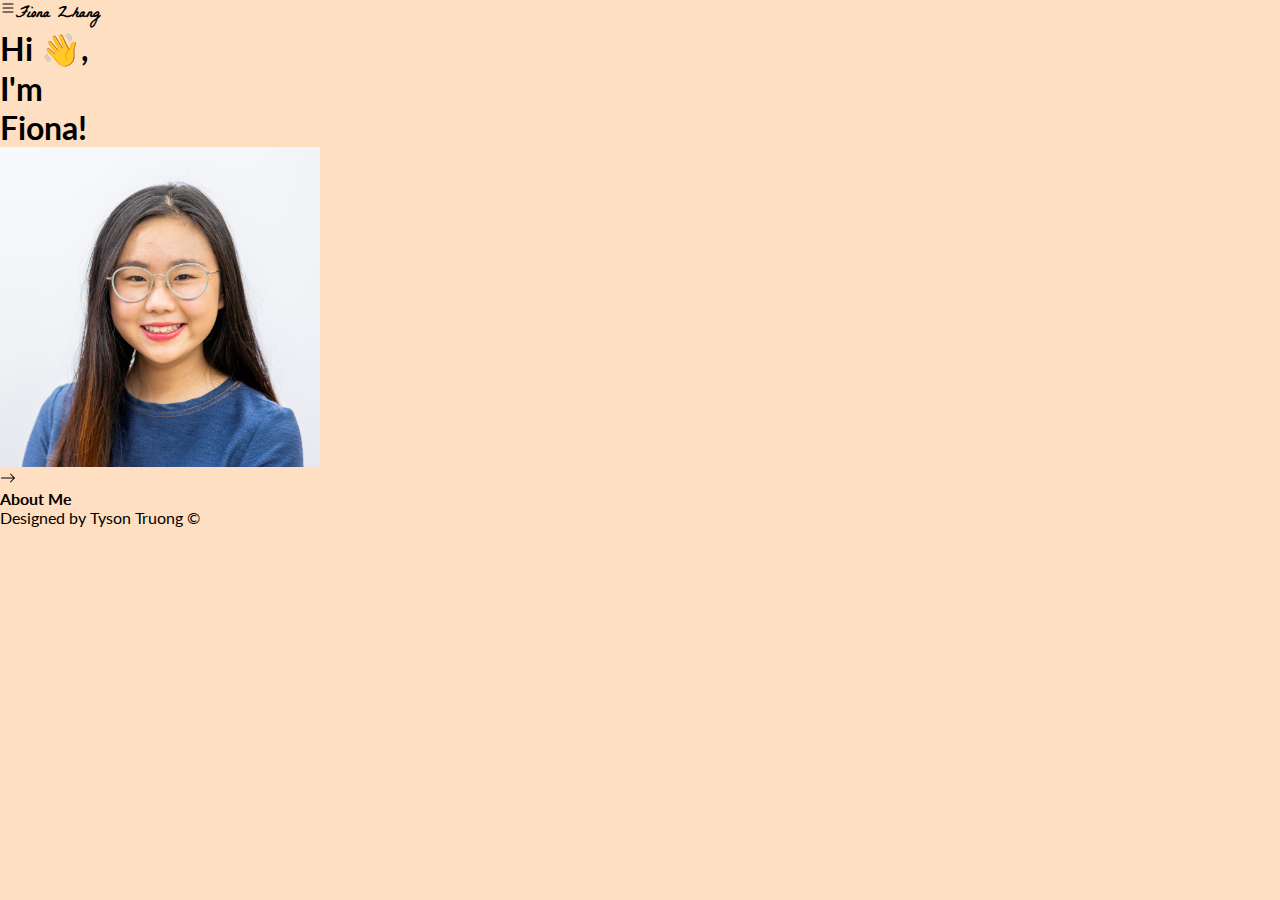
==== index.html @ 98470932 "Redid styles for mobile first" ====
<!DOCTYPE html>
    <head>
        <title>Fiona Zhang</title>
        <meta charset="UTF-8"></meta>
        <meta name="viewport" content="width=device-width, initial-scale=1.0">
        <link rel="stylesheet" href="css/shared.css"></link>
        <link rel="preconnect" href="https://fonts.googleapis.com">
        <link rel="preconnect" href="https://fonts.gstatic.com" crossorigin>
        <link href="https://fonts.googleapis.com/css2?family=La+Belle+Aurore&family=Lato:ital,wght@0,400;0,700;0,900;1,400;1,700;1,900&display=swap" rel="stylesheet">
    </head>
    <body>
        <div class="container">
            <div class="header col-12">
                <div class="hamburger" onclick="toggleMenu()">
                    <img src="media/list.svg"></img>
                </div>

                <ul class="nav-bar">
                    <li>
                        <a href="index.html">Home</a>
                    </li>
                    <li >
                        <a href="#">Services</a>
                    </li>
                </ul>

                <a href="index.html" id="nav_logo"><span>Fiona Zhang</span></a>
                <ul class="nav-bar">
                    <li>
                        <div >
                            <a href="https://www.linkedin.com/in/fionayxzhang/" target="_blank"><img src="media/linkedin.svg" class="socials"></img></a>
                            <a href="https://www.youtube.com/channel/UCcE5gtZ2_ksaqj0AqnD7_0A" target="_blank"><img src="media/youtube.svg" class="socials"></img></a>
                        </div>
                        <a href="#" >Resume</a>
                    </li>
                </ul>

            </div>


            <div >


                <div >                       
                    <h1 class="heading_text">Hi 👋, <br>I'm <br>Fiona!</h1>
                </div>
                

                <div >
                    <div  ></div>
                    <img src="media/Professional_Portrait_Fiona.jpg" style="width:20rem"></img>
                </div>
                
                <div >
                    <a href="about.html">
                        <div>
                            <div >
                                <img src="media/arrow-right.svg"></img>
                            </div>
                            <a href="#">About Me</a>
                        </div>
                    </a>
                    
                </div>
                
            </div>

            <div class="footer" >
                <span>Designed by Tyson Truong ©</span>
            </div>


        </div>

        <div class="menu fade-in">
            <div class="cross" onclick="toggleMenu()">
                <img src="media/x.svg"></img>
            </div>
            
        </div>

    <script src="js/menu.js"></script>
    </body>
</html>
---- css/shared.css ----
/*Full page CSS*/
* {
  margin: 0;
  padding: 0;
  -webkit-box-sizing: border-box;
          box-sizing: border-box;
}

body {
  margin: 0;
  font-family: "Lato", sans-serif;
  color: black;
}

a {
  text-decoration: none;
  color: black;
  font-weight: bold;
}

li {
  list-style: none;
}

.container {
  background-color: #FFDFC1;
  width: 100%;
  height: 100vh;
}

/*Menu*/
.menu {
  display: none;
  position: fixed;
  background-color: white;
  width: 100%;
  height: 100%;
  top: 0rem;
}

.menu.active {
  display: inline;
}

/*Header CSS*/
.header {
  display: -webkit-box;
  display: -ms-flexbox;
  display: flex;
}

.nav-bar {
  display: none;
}

#nav_logo {
  font-family: "La Belle Aurore", cursive, "Lato", sans-serif;
}

.hamburger {
  display: block;
  cursor: pointer;
}

.bar {
  display: block;
  width: 25px;
  height: 3px;
  margin: 5px auto;
  -webkit-transition: all 0.3s ease-in-out;
  transition: all 0.3s ease-in-out;
  background-color: #101010;
}

/*Animation CSS*/
.fade-in {
  -webkit-animation: fadeIn ease 0.2s;
          animation: fadeIn ease 0.2s;
}

@-webkit-keyframes fadeIn {
  0% {
    opacity: 0;
  }
  100% {
    opacity: 1;
  }
}

@keyframes fadeIn {
  0% {
    opacity: 0;
  }
  100% {
    opacity: 1;
  }
}

.fade-out {
  -webkit-animation: fadeOut ease 0.2s;
          animation: fadeOut ease 0.2s;
}

@-webkit-keyframes fadeOut {
  0% {
    opacity: 1;
  }
  100% {
    opacity: 0;
  }
}

@keyframes fadeOut {
  0% {
    opacity: 1;
  }
  100% {
    opacity: 0;
  }
}

/* Grid View CSS */
/* For mobile phones: */
[class*="col-"] {
  width: 100%;
}

@media screen and (min-width: 767px) {
  /* For desktop: */
  .col-1 {
    width: 8.33%;
  }
  .col-2 {
    width: 16.66%;
  }
  .col-3 {
    width: 25%;
  }
  .col-4 {
    width: 33.33%;
  }
  .col-5 {
    width: 41.66%;
  }
  .col-6 {
    width: 50%;
  }
  .col-7 {
    width: 58.33%;
  }
  .col-8 {
    width: 66.66%;
  }
  .col-9 {
    width: 75%;
  }
  .col-10 {
    width: 83.33%;
  }
  .col-11 {
    width: 91.66%;
  }
  .col-12 {
    width: 100%;
  }
}
/*# sourceMappingURL=shared.css.map */
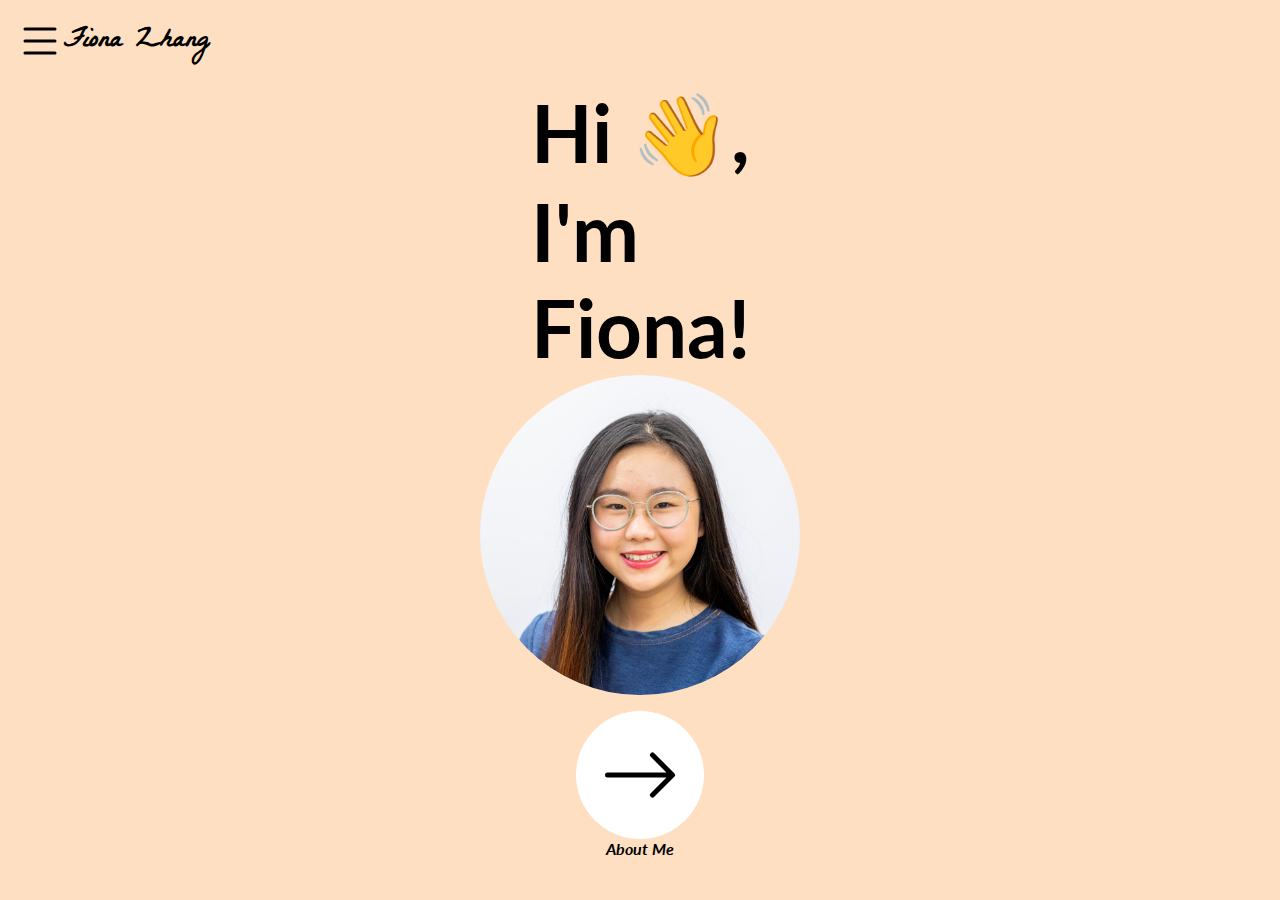
==== commit f5e674f5: "Added styling for fade in menu" ====
--- a/index.html
+++ b/index.html
@@ -12,7 +12,7 @@
         <div class="container">
             <div class="header col-12">
                 <div class="hamburger" onclick="toggleMenu()">
-                    <img src="media/list.svg"></img>
+                    <img src="media/list.svg" class="menu-button"></img>
                 </div>
 
                 <ul class="nav-bar">
@@ -38,26 +38,24 @@
             </div>
 
 
-            <div >
-
-
-                <div >                       
-                    <h1 class="heading_text">Hi 👋, <br>I'm <br>Fiona!</h1>
+            <div class="content">
+                <div class="greeting col-12">                       
+                    <h1 class="heading-text">Hi 👋, <br>I'm <br>Fiona!</h1>
                 </div>
                 
 
-                <div >
-                    <div  ></div>
-                    <img src="media/Professional_Portrait_Fiona.jpg" style="width:20rem"></img>
+                <div class="portrait-container col-12">
+                    <div></div>
+                    <img src="media/Professional_Portrait_Fiona.jpg" class="portrait" style="width:20rem"></img>
                 </div>
                 
-                <div >
+                <div class="col-12">
                     <a href="about.html">
-                        <div>
-                            <div >
-                                <img src="media/arrow-right.svg"></img>
+                        <div class="about-container">
+                            <div class="about-circle">
+                                <img src="media/arrow-right.svg" class="arrow"></img>
                             </div>
-                            <a href="#">About Me</a>
+                            <a href="#" class="about-text">About Me</a>
                         </div>
                     </a>
                     
@@ -65,7 +63,7 @@
                 
             </div>
 
-            <div class="footer" >
+            <div class="footer col-12" >
                 <span>Designed by Tyson Truong ©</span>
             </div>
 
@@ -73,8 +71,18 @@
         </div>
 
         <div class="menu fade-in">
-            <div class="cross" onclick="toggleMenu()">
-                <img src="media/x.svg"></img>
+            <div class="header">
+                <div class="cross" onclick="toggleMenu()">
+                    <img src="media/x.svg" class="menu-button"></img>
+                </div>
+            </div>
+            <div class="col-12">
+                <ul class="menu-list">
+                    <li><a href="#">Home</a></li>
+                    <li><a href="#">About</a></li>
+                    <li><a href="#">Services</a></li>
+                    <li><a href="#">Resume</a></li>
+                </ul>
             </div>
             
         </div>
--- a/css/shared.css
+++ b/css/shared.css
@@ -24,8 +24,15 @@
 
 .container {
   background-color: #FFDFC1;
+  /* Set up proportionate scaling */
   width: 100%;
-  height: 100vh;
+  height: 100%;
+  /* Set up positioning */
+  position: fixed;
+  top: 0;
+  left: 0;
+  overflow-y: scroll;
+  overflow-x: hidden;
 }
 
 /*Menu*/
@@ -42,11 +49,36 @@
   display: inline;
 }
 
+.menu-list {
+  display: -webkit-box;
+  display: -ms-flexbox;
+  display: flex;
+  -webkit-box-orient: vertical;
+  -webkit-box-direction: normal;
+      -ms-flex-direction: column;
+          flex-direction: column;
+  -webkit-box-align: center;
+      -ms-flex-align: center;
+          align-items: center;
+}
+
+.menu-list li {
+  font-size: 2rem;
+  margin: 1rem;
+}
+
 /*Header CSS*/
 .header {
   display: -webkit-box;
   display: -ms-flexbox;
   display: flex;
+  -webkit-box-pack: start;
+      -ms-flex-pack: start;
+          justify-content: flex-start;
+  -webkit-box-align: center;
+      -ms-flex-align: center;
+          align-items: center;
+  margin: 1rem;
 }
 
 .nav-bar {
@@ -55,6 +87,11 @@
 
 #nav_logo {
   font-family: "La Belle Aurore", cursive, "Lato", sans-serif;
+  font-size: 1.75rem;
+}
+
+.menu-button {
+  width: 3rem;
 }
 
 .hamburger {
@@ -72,6 +109,100 @@
   background-color: #101010;
 }
 
+/*Content CSS*/
+.content {
+  display: -webkit-box;
+  display: -ms-flexbox;
+  display: flex;
+  -webkit-box-orient: vertical;
+  -webkit-box-direction: normal;
+      -ms-flex-direction: column;
+          flex-direction: column;
+  -webkit-box-align: center;
+      -ms-flex-align: center;
+          align-items: center;
+  margin: 0rem 1rem;
+}
+
+.greeting {
+  display: -webkit-box;
+  display: -ms-flexbox;
+  display: flex;
+  -webkit-box-pack: center;
+      -ms-flex-pack: center;
+          justify-content: center;
+}
+
+.heading-text {
+  font-size: 5rem;
+}
+
+.portrait-container {
+  display: -webkit-box;
+  display: -ms-flexbox;
+  display: flex;
+  -webkit-box-pack: center;
+      -ms-flex-pack: center;
+          justify-content: center;
+}
+
+.portrait {
+  border-radius: 50%;
+}
+
+.about-circle {
+  background-color: white;
+  display: -webkit-box;
+  display: -ms-flexbox;
+  display: flex;
+  -webkit-box-pack: center;
+      -ms-flex-pack: center;
+          justify-content: center;
+  -webkit-box-align: center;
+      -ms-flex-align: center;
+          align-items: center;
+  width: 8rem;
+  height: 8rem;
+  border-radius: 50%;
+}
+
+.arrow {
+  width: 5rem;
+}
+
+.about-container {
+  display: -webkit-box;
+  display: -ms-flexbox;
+  display: flex;
+  -webkit-box-orient: vertical;
+  -webkit-box-direction: normal;
+      -ms-flex-direction: column;
+          flex-direction: column;
+  -webkit-box-align: center;
+      -ms-flex-align: center;
+          align-items: center;
+  margin: 1rem;
+}
+
+.about-text {
+  font-style: italic;
+}
+
+a:hover {
+  text-decoration: underline;
+}
+
+/*Footer CSS*/
+.footer {
+  display: -webkit-box;
+  display: -ms-flexbox;
+  display: flex;
+  -webkit-box-pack: center;
+      -ms-flex-pack: center;
+          justify-content: center;
+  margin: 2rem 0rem;
+}
+
 /*Animation CSS*/
 .fade-in {
   -webkit-animation: fadeIn ease 0.2s;
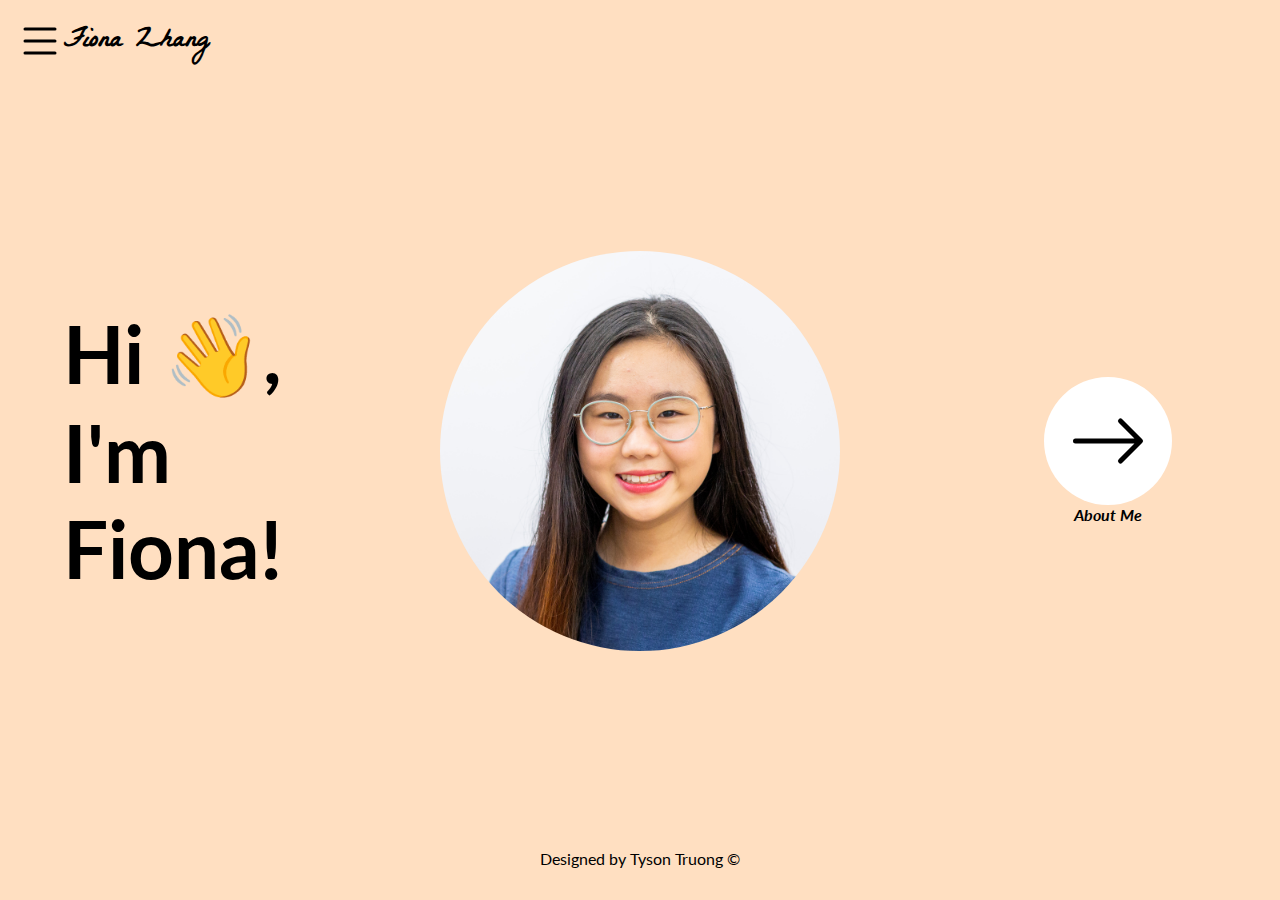
==== commit 8c0f90d4: "Removed unnecessary classes from HTML" ====
--- a/index.html
+++ b/index.html
@@ -39,17 +39,17 @@
 
 
             <div class="content">
-                <div class="greeting col-12">                       
+                <div class="greeting col-3">                       
                     <h1 class="heading-text">Hi 👋, <br>I'm <br>Fiona!</h1>
                 </div>
                 
 
-                <div class="portrait-container col-12">
+                <div class="portrait-container col-6">
                     <div></div>
-                    <img src="media/Professional_Portrait_Fiona.jpg" class="portrait" style="width:20rem"></img>
+                    <img src="media/Professional_Portrait_Fiona.jpg" class="portrait"img>
                 </div>
                 
-                <div class="col-12">
+                <div class="col-3">
                     <a href="about.html">
                         <div class="about-container">
                             <div class="about-circle">
--- a/css/shared.css
+++ b/css/shared.css
@@ -92,6 +92,12 @@
 
 .menu-button {
   width: 3rem;
+  cursor: pointer;
+  border-radius: 50%;
+}
+
+.menu-button:hover {
+  background-color: #FFDFC1;
 }
 
 .hamburger {
@@ -148,6 +154,7 @@
 
 .portrait {
   border-radius: 50%;
+  width: 20rem;
 }
 
 .about-circle {
@@ -256,7 +263,7 @@
   width: 100%;
 }
 
-@media screen and (min-width: 767px) {
+@media screen and (min-width: 769px) {
   /* For desktop: */
   .col-1 {
     width: 8.33%;
@@ -294,5 +301,36 @@
   .col-12 {
     width: 100%;
   }
+  .container {
+    display: -webkit-box;
+    display: -ms-flexbox;
+    display: flex;
+    -webkit-box-orient: vertical;
+    -webkit-box-direction: normal;
+        -ms-flex-direction: column;
+            flex-direction: column;
+    -webkit-box-pack: justify;
+        -ms-flex-pack: justify;
+            justify-content: space-between;
+  }
+  .content {
+    display: -webkit-box;
+    display: -ms-flexbox;
+    display: flex;
+    -webkit-box-orient: horizontal;
+    -webkit-box-direction: normal;
+        -ms-flex-direction: row;
+            flex-direction: row;
+    -webkit-box-pack: center;
+        -ms-flex-pack: center;
+            justify-content: center;
+    -webkit-box-align: center;
+        -ms-flex-align: center;
+            align-items: center;
+    margin: 0rem 1rem;
+  }
+  .portrait {
+    width: 25rem;
+  }
 }
 /*# sourceMappingURL=shared.css.map */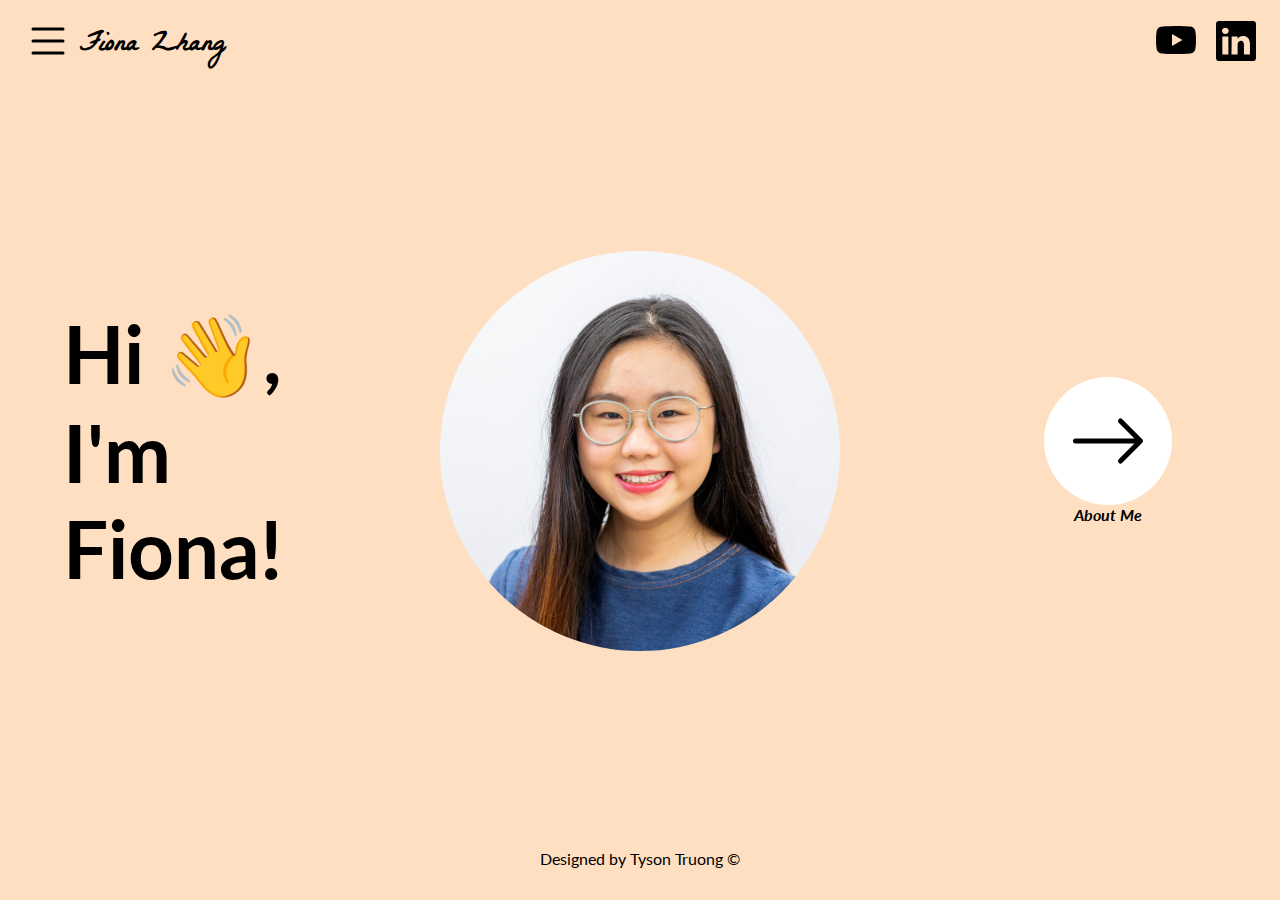
==== commit 8f433ab4: "Added animations to emoji and transition button" ====
--- a/index.html
+++ b/index.html
@@ -11,28 +11,18 @@
     <body>
         <div class="container">
             <div class="header col-12">
-                <div class="hamburger" onclick="toggleMenu()">
-                    <img src="media/list.svg" class="menu-button"></img>
+                <div class="nav-left">
+                    <div class="hamburger" onclick="toggleMenu()">
+                        <img src="media/list.svg" class="menu-button"></img>
+                    </div>
+
+                    <a href="index.html" id="nav_logo"><span>Fiona Zhang</span></a>
                 </div>
+                
 
-                <ul class="nav-bar">
-                    <li>
-                        <a href="index.html">Home</a>
-                    </li>
-                    <li >
-                        <a href="#">Services</a>
-                    </li>
-                </ul>
-
-                <a href="index.html" id="nav_logo"><span>Fiona Zhang</span></a>
-                <ul class="nav-bar">
-                    <li>
-                        <div >
-                            <a href="https://www.linkedin.com/in/fionayxzhang/" target="_blank"><img src="media/linkedin.svg" class="socials"></img></a>
-                            <a href="https://www.youtube.com/channel/UCcE5gtZ2_ksaqj0AqnD7_0A" target="_blank"><img src="media/youtube.svg" class="socials"></img></a>
-                        </div>
-                        <a href="#" >Resume</a>
-                    </li>
+                <ul class="nav-right">                    
+                    <a href="https://www.youtube.com/channel/UCcE5gtZ2_ksaqj0AqnD7_0A" target="_blank"><img src="media/youtube.svg" class="socials"></img></a>
+                    <a href="https://www.linkedin.com/in/fionayxzhang/" target="_blank"><img src="media/linkedin.svg" class="socials"></img></a>
                 </ul>
 
             </div>
@@ -40,7 +30,7 @@
 
             <div class="content">
                 <div class="greeting col-3">                       
-                    <h1 class="heading-text">Hi 👋, <br>I'm <br>Fiona!</h1>
+                    <h1 class="heading-text">Hi <span class="emoji" id="fun-emoji" onclick="cycleEmoji()">👋</span>, <br>I'm <br>Fiona!</h1>
                 </div>
                 
 
@@ -72,11 +62,11 @@
 
         <div class="menu fade-in">
             <div class="header">
-                <div class="cross" onclick="toggleMenu()">
+                <div class="cross nav-left" onclick="toggleMenu()">
                     <img src="media/x.svg" class="menu-button"></img>
                 </div>
             </div>
-            <div class="col-12">
+            <div class="col-12 menu-list-container">
                 <ul class="menu-list">
                     <li><a href="#">Home</a></li>
                     <li><a href="#">About</a></li>
--- a/css/shared.css
+++ b/css/shared.css
@@ -35,6 +35,11 @@
   overflow-x: hidden;
 }
 
+/* General */
+.emoji {
+  font-weight: normal;
+}
+
 /*Menu*/
 .menu {
   display: none;
@@ -46,10 +51,6 @@
 }
 
 .menu.active {
-  display: inline;
-}
-
-.menu-list {
   display: -webkit-box;
   display: -ms-flexbox;
   display: flex;
@@ -57,6 +58,20 @@
   -webkit-box-direction: normal;
       -ms-flex-direction: column;
           flex-direction: column;
+}
+
+.menu-list-container {
+  margin-top: 20vh;
+}
+
+.menu-list {
+  display: -webkit-box;
+  display: -ms-flexbox;
+  display: flex;
+  -webkit-box-orient: vertical;
+  -webkit-box-direction: normal;
+      -ms-flex-direction: column;
+          flex-direction: column;
   -webkit-box-align: center;
       -ms-flex-align: center;
           align-items: center;
@@ -72,32 +87,45 @@
   display: -webkit-box;
   display: -ms-flexbox;
   display: flex;
-  -webkit-box-pack: start;
-      -ms-flex-pack: start;
-          justify-content: flex-start;
-  -webkit-box-align: center;
-      -ms-flex-align: center;
-          align-items: center;
-  margin: 1rem;
-}
-
-.nav-bar {
-  display: none;
+  -webkit-box-pack: justify;
+      -ms-flex-pack: justify;
+          justify-content: space-between;
+  -webkit-box-align: center;
+      -ms-flex-align: center;
+          align-items: center;
+}
+
+.nav-left {
+  display: -webkit-box;
+  display: -ms-flexbox;
+  display: flex;
+  -webkit-box-align: center;
+      -ms-flex-align: center;
+          align-items: center;
+  margin: 1rem 1.5rem;
+}
+
+.nav-right {
+  margin: 1rem 1.5rem;
+}
+
+.socials {
+  width: 2.5rem;
+  margin-left: 1rem;
 }
 
 #nav_logo {
   font-family: "La Belle Aurore", cursive, "Lato", sans-serif;
   font-size: 1.75rem;
+  -webkit-transform: translateY(0.25rem);
+          transform: translateY(0.25rem);
 }
 
 .menu-button {
   width: 3rem;
   cursor: pointer;
   border-radius: 50%;
-}
-
-.menu-button:hover {
-  background-color: #FFDFC1;
+  margin-right: 0.5rem;
 }
 
 .hamburger {
@@ -191,12 +219,32 @@
   margin: 1rem;
 }
 
+.about-circle {
+  -webkit-transition-duration: 0.2s;
+          transition-duration: 0.2s;
+}
+
+.about-circle:hover {
+  -webkit-transform: translateY(-1rem);
+          transform: translateY(-1rem);
+}
+
 .about-text {
   font-style: italic;
 }
 
 a:hover {
   text-decoration: underline;
+}
+
+#fun-emoji {
+  cursor: pointer;
+  -webkit-transition: 0.1s;
+  transition: 0.1s;
+}
+
+#fun-emoji:hover {
+  font-size: 7rem;
 }
 
 /*Footer CSS*/
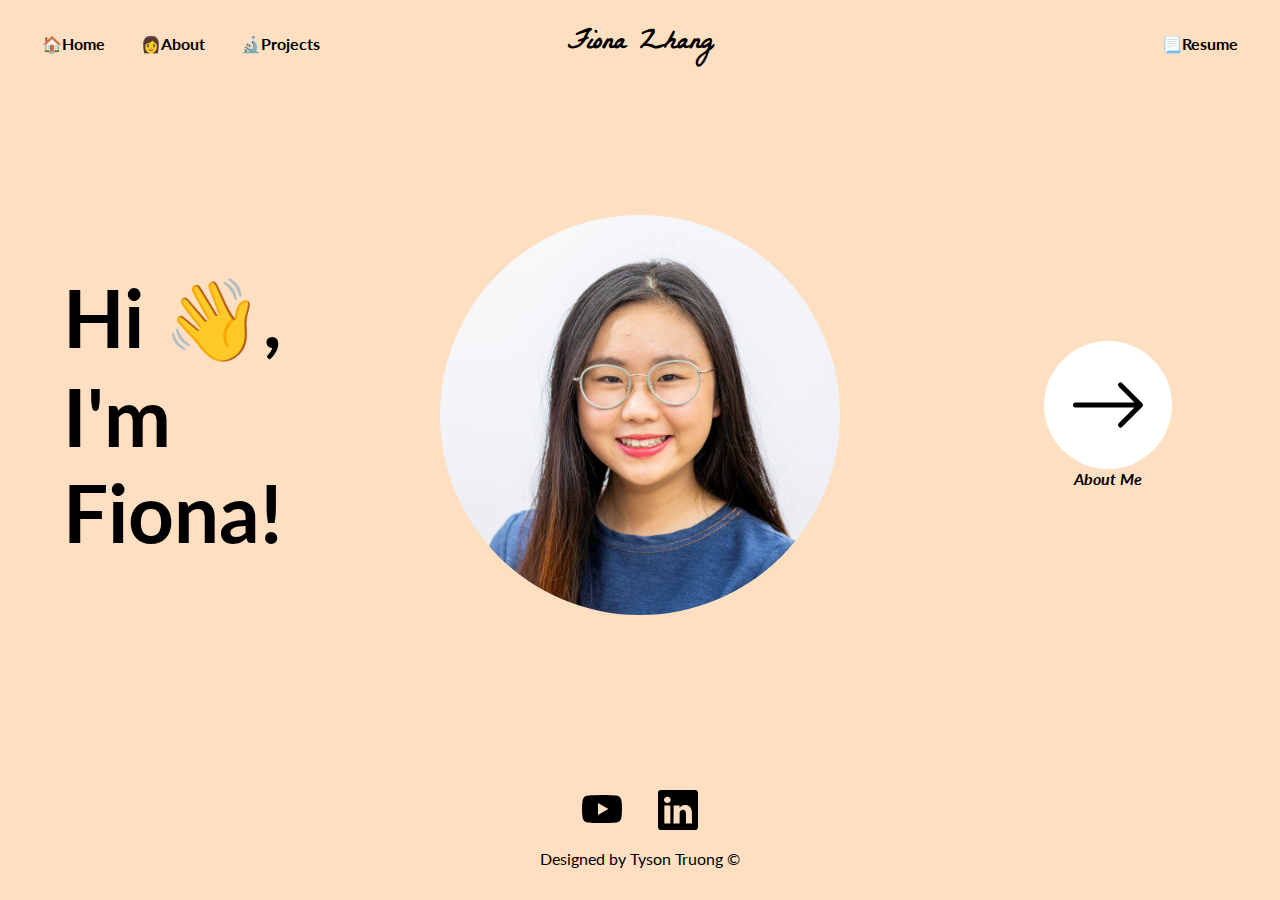
==== commit ac05de6e: "Fixed emoji rendering" ====
--- a/index.html
+++ b/index.html
@@ -11,20 +11,22 @@
     <body>
         <div class="container">
             <div class="header col-12">
-                <div class="nav-left">
-                    <div class="hamburger" onclick="toggleMenu()">
-                        <img src="media/list.svg" class="menu-button"></img>
-                    </div>
-
-                    <a href="index.html" id="nav_logo"><span>Fiona Zhang</span></a>
+                <!-- On mobile, nav-right and nav-left will have display: none with flex-start. ON desktop, will have display:inline with space-between -->
+                <div class="nav-left"> 
+                    <a href="#"><span class="emoji">🏠</span><span class="nav-link">Home</span></a>
+                    <a href="#"><span class="emoji">👩</span><span class="nav-link">About</span></a>
+                    <a href="#"><span class="emoji">🔬</span><span class="nav-link">Projects</span></a>
                 </div>
                 
+                <div class="hamburger" onclick="toggleMenu()">
+                    <img src="media/list.svg" class="menu-button"></img>
+                </div>
 
-                <ul class="nav-right">                    
-                    <a href="https://www.youtube.com/channel/UCcE5gtZ2_ksaqj0AqnD7_0A" target="_blank"><img src="media/youtube.svg" class="socials"></img></a>
-                    <a href="https://www.linkedin.com/in/fionayxzhang/" target="_blank"><img src="media/linkedin.svg" class="socials"></img></a>
-                </ul>
+                <a href="index.html" id="nav_logo"><span>Fiona Zhang</span></a>
 
+                <div class="nav-right">
+                    <a href="#"><span class="emoji">📃</span><span class="nav-link">Resume</span></a>
+                </div>
             </div>
 
 
@@ -54,6 +56,10 @@
             </div>
 
             <div class="footer col-12" >
+                <ul class="footer-socials">                    
+                    <a href="https://www.youtube.com/channel/UCcE5gtZ2_ksaqj0AqnD7_0A" target="_blank"><img src="media/youtube.svg" class="socials"></img></a>
+                    <a href="https://www.linkedin.com/in/fionayxzhang/" target="_blank"><img src="media/linkedin.svg" class="socials"></img></a>
+                </ul>
                 <span>Designed by Tyson Truong ©</span>
             </div>
 
@@ -62,7 +68,7 @@
 
         <div class="menu fade-in">
             <div class="header">
-                <div class="cross nav-left" onclick="toggleMenu()">
+                <div class="cross" onclick="toggleMenu()">
                     <img src="media/x.svg" class="menu-button"></img>
                 </div>
             </div>
--- a/css/shared.css
+++ b/css/shared.css
@@ -50,6 +50,10 @@
   top: 0rem;
 }
 
+.menu a:hover {
+  text-decoration: underline;
+}
+
 .menu.active {
   display: -webkit-box;
   display: -ms-flexbox;
@@ -87,18 +91,17 @@
   display: -webkit-box;
   display: -ms-flexbox;
   display: flex;
-  -webkit-box-pack: justify;
-      -ms-flex-pack: justify;
-          justify-content: space-between;
-  -webkit-box-align: center;
-      -ms-flex-align: center;
-          align-items: center;
+  -webkit-box-pack: start;
+      -ms-flex-pack: start;
+          justify-content: flex-start;
+  -webkit-box-align: center;
+      -ms-flex-align: center;
+          align-items: center;
+  padding: 1.1rem;
 }
 
 .nav-left {
-  display: -webkit-box;
-  display: -ms-flexbox;
-  display: flex;
+  display: none;
   -webkit-box-align: center;
       -ms-flex-align: center;
           align-items: center;
@@ -106,12 +109,8 @@
 }
 
 .nav-right {
+  display: none;
   margin: 1rem 1.5rem;
-}
-
-.socials {
-  width: 2.5rem;
-  margin-left: 1rem;
 }
 
 #nav_logo {
@@ -233,10 +232,6 @@
   font-style: italic;
 }
 
-a:hover {
-  text-decoration: underline;
-}
-
 #fun-emoji {
   cursor: pointer;
   -webkit-transition: 0.1s;
@@ -252,12 +247,24 @@
   display: -webkit-box;
   display: -ms-flexbox;
   display: flex;
+  -webkit-box-orient: vertical;
+  -webkit-box-direction: normal;
+      -ms-flex-direction: column;
+          flex-direction: column;
+  -webkit-box-align: center;
+      -ms-flex-align: center;
+          align-items: center;
   -webkit-box-pack: center;
       -ms-flex-pack: center;
           justify-content: center;
   margin: 2rem 0rem;
 }
 
+.socials {
+  width: 2.5rem;
+  margin: 1rem;
+}
+
 /*Animation CSS*/
 .fade-in {
   -webkit-animation: fadeIn ease 0.2s;
@@ -349,6 +356,7 @@
   .col-12 {
     width: 100%;
   }
+  /* Whole page */
   .container {
     display: -webkit-box;
     display: -ms-flexbox;
@@ -377,8 +385,40 @@
             align-items: center;
     margin: 0rem 1rem;
   }
+  /*Header*/
+  .hamburger {
+    display: None;
+  }
+  .header {
+    -webkit-box-pack: justify;
+        -ms-flex-pack: justify;
+            justify-content: space-between;
+  }
+  .nav-left {
+    display: inline;
+  }
+  .nav-left a {
+    margin-right: 2rem;
+  }
+  .nav-left a:hover .nav-link {
+    text-decoration: underline;
+  }
+  .nav-right {
+    display: inline;
+  }
+  .nav-right a:hover .nav-link {
+    text-decoration: underline;
+  }
+  #nav_logo {
+    position: absolute;
+    left: 50%;
+    -webkit-transform: translateX(-50%);
+            transform: translateX(-50%);
+  }
+  /* Content */
   .portrait {
     width: 25rem;
   }
+  /* Footer */
 }
 /*# sourceMappingURL=shared.css.map */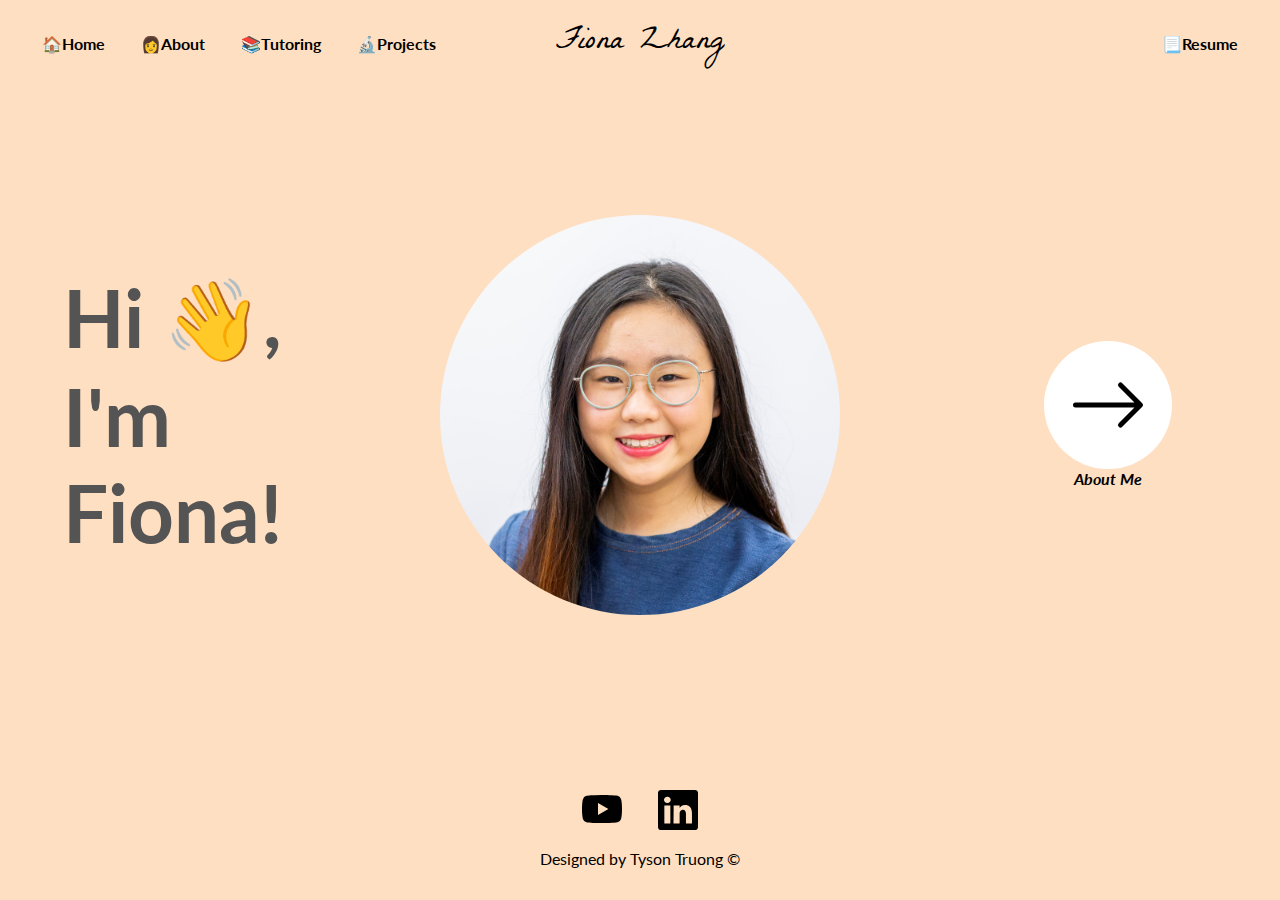
==== commit 1e449a7f: "Prototype styling for about and tutor page" ====
--- a/index.html
+++ b/index.html
@@ -3,7 +3,8 @@
         <title>Fiona Zhang</title>
         <meta charset="UTF-8"></meta>
         <meta name="viewport" content="width=device-width, initial-scale=1.0">
-        <link rel="stylesheet" href="css/shared.css"></link>
+        <link rel="stylesheet" href="css/index.css">
+        <link rel="stylesheet" href="css/shared.css">
         <link rel="preconnect" href="https://fonts.googleapis.com">
         <link rel="preconnect" href="https://fonts.gstatic.com" crossorigin>
         <link href="https://fonts.googleapis.com/css2?family=La+Belle+Aurore&family=Lato:ital,wght@0,400;0,700;0,900;1,400;1,700;1,900&display=swap" rel="stylesheet">
@@ -13,9 +14,10 @@
             <div class="header col-12">
                 <!-- On mobile, nav-right and nav-left will have display: none with flex-start. ON desktop, will have display:inline with space-between -->
                 <div class="nav-left"> 
-                    <a href="#"><span class="emoji">🏠</span><span class="nav-link">Home</span></a>
-                    <a href="#"><span class="emoji">👩</span><span class="nav-link">About</span></a>
-                    <a href="#"><span class="emoji">🔬</span><span class="nav-link">Projects</span></a>
+                    <a href="index.html"><span class="emoji">🏠</span><span class="nav-link">Home</span></a>
+                    <a href="about.html"><span class="emoji">👩</span><span class="nav-link">About</span></a>
+                    <a href="tutor.html"><span class="emoji">📚</span><span class="nav-link">Tutoring</span></a>
+                    <a href="projects.html"><span class="emoji">🔬</span><span class="nav-link">Projects</span></a>
                 </div>
                 
                 <div class="hamburger" onclick="toggleMenu()">
@@ -74,10 +76,10 @@
             </div>
             <div class="col-12 menu-list-container">
                 <ul class="menu-list">
-                    <li><a href="#">Home</a></li>
-                    <li><a href="#">About</a></li>
-                    <li><a href="#">Services</a></li>
-                    <li><a href="#">Resume</a></li>
+                    <li><a href="index.html" onclick="toggleMenu()"><span class="emoji">🏠</span><span class="nav-link">Home</span></a></li>
+                    <li><a href="about.html"><span class="emoji">👩</span><span class="nav-link">About</span></a></li>
+                    <li><a href="tutor.html"><span class="emoji">🎓</span><span class="nav-link">Tutoring</span></a></li>
+                    <li><a href="projects.html"><span class="emoji">🔬</span><span class="nav-link">Projects</span></a></li>
                 </ul>
             </div>
             
--- a/css/index.css
+++ b/css/index.css
@@ -0,0 +1,230 @@
+/*Header CSS*/
+.header {
+  position: relative;
+}
+
+/*Content CSS*/
+.container {
+  background-color: #FFDFC1;
+}
+
+.content {
+  display: -webkit-box;
+  display: -ms-flexbox;
+  display: flex;
+  -webkit-box-orient: vertical;
+  -webkit-box-direction: normal;
+      -ms-flex-direction: column;
+          flex-direction: column;
+  -webkit-box-align: center;
+      -ms-flex-align: center;
+          align-items: center;
+  margin: 0rem 1rem;
+}
+
+.greeting {
+  display: -webkit-box;
+  display: -ms-flexbox;
+  display: flex;
+  -webkit-box-pack: center;
+      -ms-flex-pack: center;
+          justify-content: center;
+}
+
+.heading-text {
+  font-size: 5rem;
+  color: #545454;
+}
+
+.portrait-container {
+  display: -webkit-box;
+  display: -ms-flexbox;
+  display: flex;
+  -webkit-box-pack: center;
+      -ms-flex-pack: center;
+          justify-content: center;
+}
+
+.portrait {
+  border-radius: 50%;
+  width: 20rem;
+}
+
+.about-circle {
+  background-color: white;
+  display: -webkit-box;
+  display: -ms-flexbox;
+  display: flex;
+  -webkit-box-pack: center;
+      -ms-flex-pack: center;
+          justify-content: center;
+  -webkit-box-align: center;
+      -ms-flex-align: center;
+          align-items: center;
+  width: 8rem;
+  height: 8rem;
+  border-radius: 50%;
+}
+
+.arrow {
+  width: 5rem;
+}
+
+.about-container {
+  display: -webkit-box;
+  display: -ms-flexbox;
+  display: flex;
+  -webkit-box-orient: vertical;
+  -webkit-box-direction: normal;
+      -ms-flex-direction: column;
+          flex-direction: column;
+  -webkit-box-align: center;
+      -ms-flex-align: center;
+          align-items: center;
+  margin: 1rem;
+}
+
+.about-circle {
+  -webkit-transition-duration: 0.2s;
+          transition-duration: 0.2s;
+}
+
+.about-circle:hover {
+  -webkit-transform: translateY(-1rem);
+          transform: translateY(-1rem);
+}
+
+.about-text {
+  font-style: italic;
+}
+
+#fun-emoji {
+  cursor: pointer;
+  -webkit-transition: 0.1s;
+  transition: 0.1s;
+}
+
+#fun-emoji:hover {
+  font-size: 7rem;
+}
+
+/*Footer CSS*/
+.footer {
+  display: -webkit-box;
+  display: -ms-flexbox;
+  display: flex;
+  -webkit-box-orient: vertical;
+  -webkit-box-direction: normal;
+      -ms-flex-direction: column;
+          flex-direction: column;
+  -webkit-box-align: center;
+      -ms-flex-align: center;
+          align-items: center;
+  -webkit-box-pack: center;
+      -ms-flex-pack: center;
+          justify-content: center;
+  margin: 2rem 0rem;
+}
+
+.socials {
+  width: 2.5rem;
+  margin: 1rem;
+}
+
+/*Animation CSS*/
+.fade-in {
+  -webkit-animation: fadeIn ease 0.2s;
+          animation: fadeIn ease 0.2s;
+}
+
+@-webkit-keyframes fadeIn {
+  0% {
+    opacity: 0;
+  }
+  100% {
+    opacity: 1;
+  }
+}
+
+@keyframes fadeIn {
+  0% {
+    opacity: 0;
+  }
+  100% {
+    opacity: 1;
+  }
+}
+
+.fade-out {
+  -webkit-animation: fadeOut ease 0.2s;
+          animation: fadeOut ease 0.2s;
+}
+
+@-webkit-keyframes fadeOut {
+  0% {
+    opacity: 1;
+  }
+  100% {
+    opacity: 0;
+  }
+}
+
+@keyframes fadeOut {
+  0% {
+    opacity: 1;
+  }
+  100% {
+    opacity: 0;
+  }
+}
+
+/* Grid View CSS */
+/* For mobile phones: */
+[class*="col-"] {
+  width: 100%;
+}
+
+@media screen and (min-width: 769px) {
+  /* For desktop: */
+  .col-1 {
+    width: 8.33%;
+  }
+  .col-2 {
+    width: 16.66%;
+  }
+  .col-3 {
+    width: 25%;
+  }
+  .col-4 {
+    width: 33.33%;
+  }
+  .col-5 {
+    width: 41.66%;
+  }
+  .col-6 {
+    width: 50%;
+  }
+  .col-7 {
+    width: 58.33%;
+  }
+  .col-8 {
+    width: 66.66%;
+  }
+  .col-9 {
+    width: 75%;
+  }
+  .col-10 {
+    width: 83.33%;
+  }
+  .col-11 {
+    width: 91.66%;
+  }
+  .col-12 {
+    width: 100%;
+  }
+  /* Content */
+  .portrait {
+    width: 25rem;
+  }
+}
+/*# sourceMappingURL=index.css.map */--- a/css/shared.css
+++ b/css/shared.css
@@ -115,9 +115,10 @@
 
 #nav_logo {
   font-family: "La Belle Aurore", cursive, "Lato", sans-serif;
-  font-size: 1.75rem;
+  font-size: 2rem;
   -webkit-transform: translateY(0.25rem);
           transform: translateY(0.25rem);
+  font-weight: normal;
 }
 
 .menu-button {
@@ -142,8 +143,8 @@
   background-color: #101010;
 }
 
-/*Content CSS*/
-.content {
+/*Footer CSS*/
+.footer {
   display: -webkit-box;
   display: -ms-flexbox;
   display: flex;
@@ -154,106 +155,6 @@
   -webkit-box-align: center;
       -ms-flex-align: center;
           align-items: center;
-  margin: 0rem 1rem;
-}
-
-.greeting {
-  display: -webkit-box;
-  display: -ms-flexbox;
-  display: flex;
-  -webkit-box-pack: center;
-      -ms-flex-pack: center;
-          justify-content: center;
-}
-
-.heading-text {
-  font-size: 5rem;
-}
-
-.portrait-container {
-  display: -webkit-box;
-  display: -ms-flexbox;
-  display: flex;
-  -webkit-box-pack: center;
-      -ms-flex-pack: center;
-          justify-content: center;
-}
-
-.portrait {
-  border-radius: 50%;
-  width: 20rem;
-}
-
-.about-circle {
-  background-color: white;
-  display: -webkit-box;
-  display: -ms-flexbox;
-  display: flex;
-  -webkit-box-pack: center;
-      -ms-flex-pack: center;
-          justify-content: center;
-  -webkit-box-align: center;
-      -ms-flex-align: center;
-          align-items: center;
-  width: 8rem;
-  height: 8rem;
-  border-radius: 50%;
-}
-
-.arrow {
-  width: 5rem;
-}
-
-.about-container {
-  display: -webkit-box;
-  display: -ms-flexbox;
-  display: flex;
-  -webkit-box-orient: vertical;
-  -webkit-box-direction: normal;
-      -ms-flex-direction: column;
-          flex-direction: column;
-  -webkit-box-align: center;
-      -ms-flex-align: center;
-          align-items: center;
-  margin: 1rem;
-}
-
-.about-circle {
-  -webkit-transition-duration: 0.2s;
-          transition-duration: 0.2s;
-}
-
-.about-circle:hover {
-  -webkit-transform: translateY(-1rem);
-          transform: translateY(-1rem);
-}
-
-.about-text {
-  font-style: italic;
-}
-
-#fun-emoji {
-  cursor: pointer;
-  -webkit-transition: 0.1s;
-  transition: 0.1s;
-}
-
-#fun-emoji:hover {
-  font-size: 7rem;
-}
-
-/*Footer CSS*/
-.footer {
-  display: -webkit-box;
-  display: -ms-flexbox;
-  display: flex;
-  -webkit-box-orient: vertical;
-  -webkit-box-direction: normal;
-      -ms-flex-direction: column;
-          flex-direction: column;
-  -webkit-box-align: center;
-      -ms-flex-align: center;
-          align-items: center;
   -webkit-box-pack: center;
       -ms-flex-pack: center;
           justify-content: center;
@@ -263,53 +164,6 @@
 .socials {
   width: 2.5rem;
   margin: 1rem;
-}
-
-/*Animation CSS*/
-.fade-in {
-  -webkit-animation: fadeIn ease 0.2s;
-          animation: fadeIn ease 0.2s;
-}
-
-@-webkit-keyframes fadeIn {
-  0% {
-    opacity: 0;
-  }
-  100% {
-    opacity: 1;
-  }
-}
-
-@keyframes fadeIn {
-  0% {
-    opacity: 0;
-  }
-  100% {
-    opacity: 1;
-  }
-}
-
-.fade-out {
-  -webkit-animation: fadeOut ease 0.2s;
-          animation: fadeOut ease 0.2s;
-}
-
-@-webkit-keyframes fadeOut {
-  0% {
-    opacity: 1;
-  }
-  100% {
-    opacity: 0;
-  }
-}
-
-@keyframes fadeOut {
-  0% {
-    opacity: 1;
-  }
-  100% {
-    opacity: 0;
-  }
 }
 
 /* Grid View CSS */
@@ -415,10 +269,5 @@
     -webkit-transform: translateX(-50%);
             transform: translateX(-50%);
   }
-  /* Content */
-  .portrait {
-    width: 25rem;
-  }
-  /* Footer */
 }
 /*# sourceMappingURL=shared.css.map */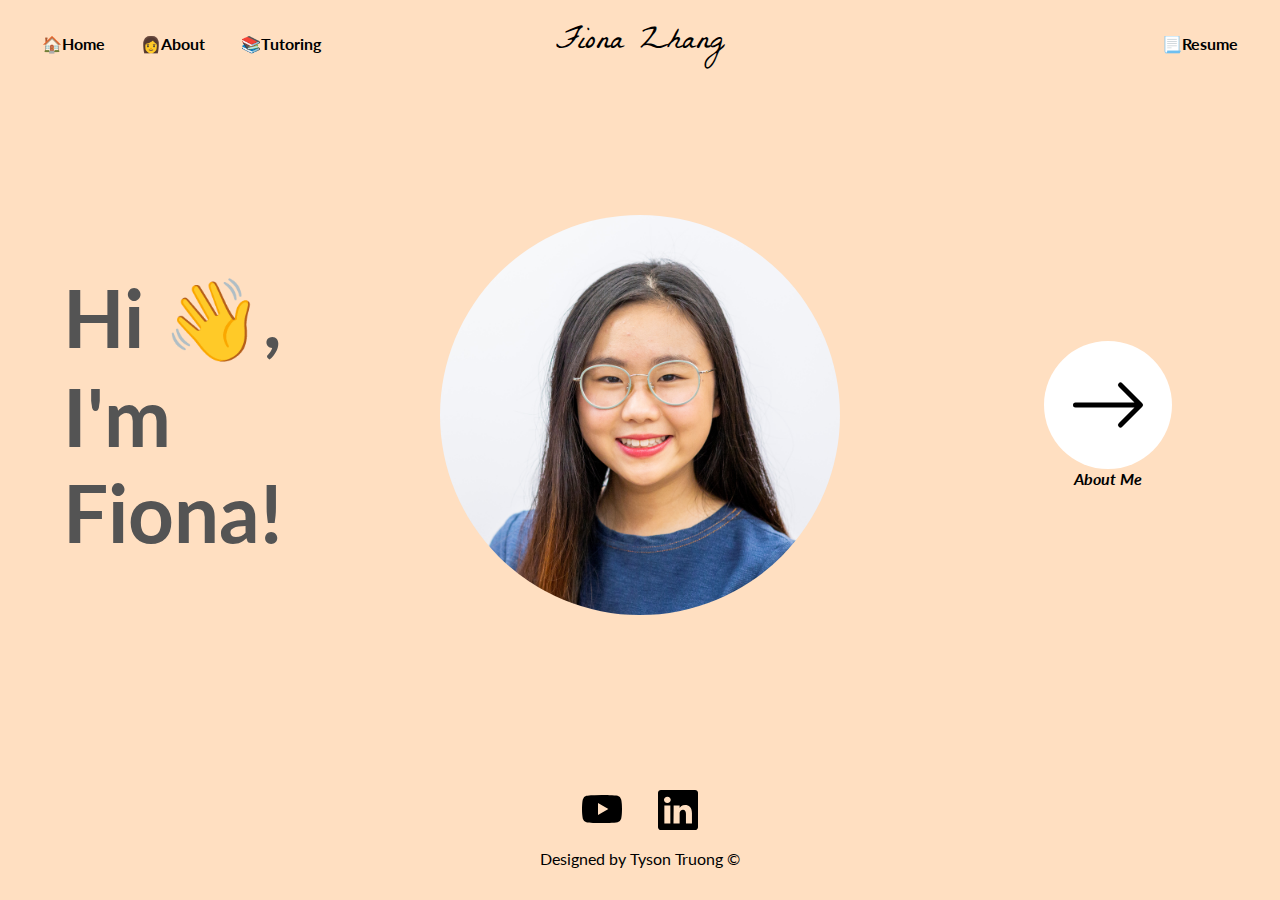
==== commit 5f64a766: "Removed references to project" ====
--- a/index.html
+++ b/index.html
@@ -17,7 +17,6 @@
                     <a href="index.html"><span class="emoji">🏠</span><span class="nav-link">Home</span></a>
                     <a href="about.html"><span class="emoji">👩</span><span class="nav-link">About</span></a>
                     <a href="tutor.html"><span class="emoji">📚</span><span class="nav-link">Tutoring</span></a>
-                    <a href="projects.html"><span class="emoji">🔬</span><span class="nav-link">Projects</span></a>
                 </div>
                 
                 <div class="hamburger" onclick="toggleMenu()">
@@ -79,7 +78,6 @@
                     <li><a href="index.html" onclick="toggleMenu()"><span class="emoji">🏠</span><span class="nav-link">Home</span></a></li>
                     <li><a href="about.html"><span class="emoji">👩</span><span class="nav-link">About</span></a></li>
                     <li><a href="tutor.html"><span class="emoji">🎓</span><span class="nav-link">Tutoring</span></a></li>
-                    <li><a href="projects.html"><span class="emoji">🔬</span><span class="nav-link">Projects</span></a></li>
                 </ul>
             </div>
             
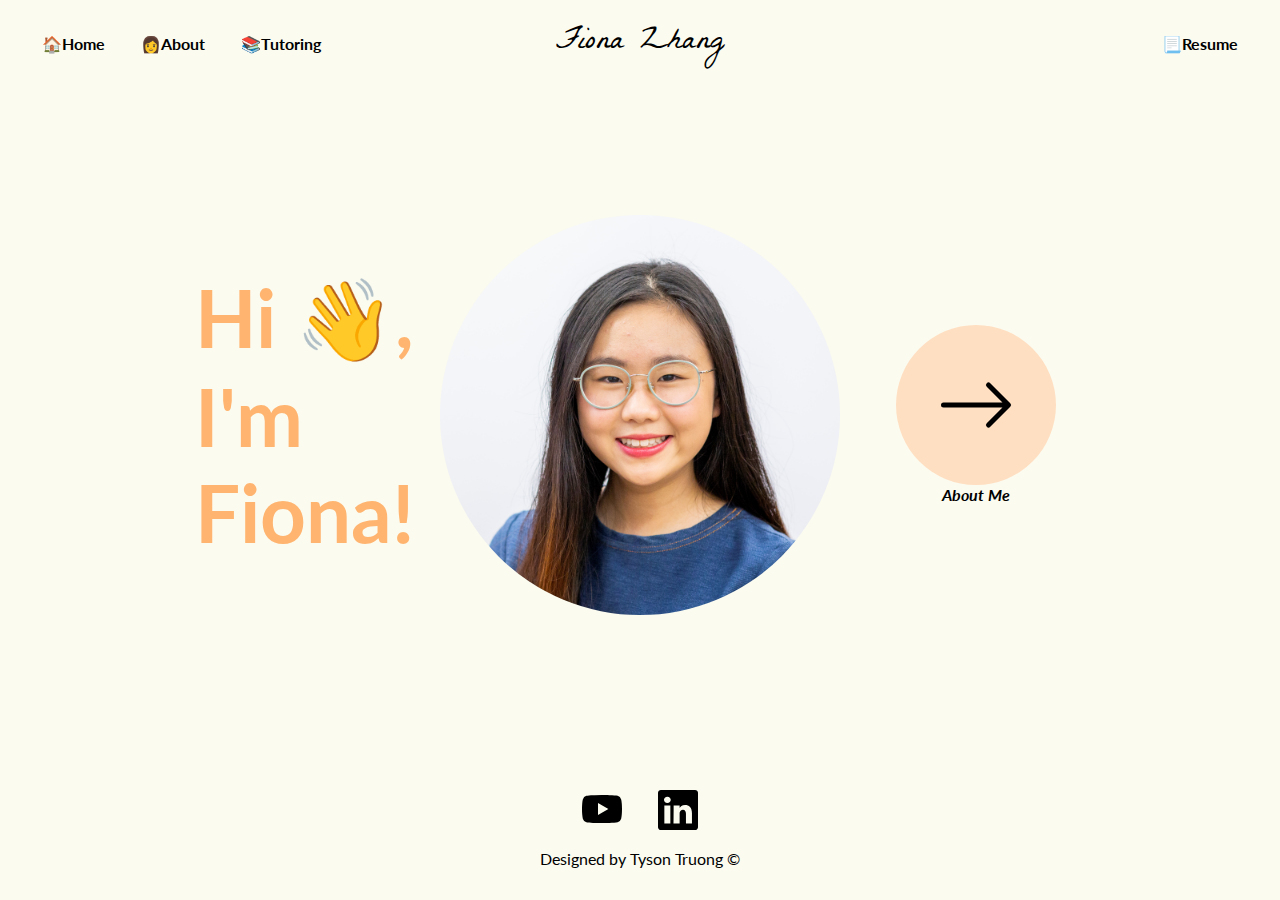
==== commit 349894a5: "Tweaked index.html styling" ====
--- a/index.html
+++ b/index.html
@@ -3,8 +3,8 @@
         <title>Fiona Zhang</title>
         <meta charset="UTF-8"></meta>
         <meta name="viewport" content="width=device-width, initial-scale=1.0">
+        <link rel="stylesheet" href="css/shared.css">
         <link rel="stylesheet" href="css/index.css">
-        <link rel="stylesheet" href="css/shared.css">
         <link rel="preconnect" href="https://fonts.googleapis.com">
         <link rel="preconnect" href="https://fonts.gstatic.com" crossorigin>
         <link href="https://fonts.googleapis.com/css2?family=La+Belle+Aurore&family=Lato:ital,wght@0,400;0,700;0,900;1,400;1,700;1,900&display=swap" rel="stylesheet">
@@ -38,8 +38,7 @@
                 
 
                 <div class="portrait-container col-6">
-                    <div></div>
-                    <img src="media/Professional_Portrait_Fiona.jpg" class="portrait"img>
+                    <img src="media/Professional_Portrait_Fiona.jpg" class="portrait" style="position: relative; z-index: 2;" img>
                 </div>
                 
                 <div class="col-3">
--- a/css/shared.css
+++ b/css/shared.css
@@ -23,7 +23,7 @@
 }
 
 .container {
-  background-color: #FFDFC1;
+  background-color: #FBFBF0;
   /* Set up proportionate scaling */
   width: 100%;
   height: 100%;
--- a/css/index.css
+++ b/css/index.css
@@ -5,7 +5,7 @@
 
 /*Content CSS*/
 .container {
-  background-color: #FFDFC1;
+  background-color: #FBFBF0;
 }
 
 .content {
@@ -33,7 +33,7 @@
 
 .heading-text {
   font-size: 5rem;
-  color: #545454;
+  color: #FFB570;
 }
 
 .portrait-container {
@@ -51,7 +51,7 @@
 }
 
 .about-circle {
-  background-color: white;
+  background-color: #FFDFC1;
   display: -webkit-box;
   display: -ms-flexbox;
   display: flex;
@@ -226,5 +226,16 @@
   .portrait {
     width: 25rem;
   }
+  .content {
+    -webkit-box-orient: horizontal;
+    -webkit-box-direction: normal;
+        -ms-flex-direction: row;
+            flex-direction: row;
+    margin: 0rem 15%;
+  }
+  .about-circle {
+    width: 10rem;
+    height: 10rem;
+  }
 }
 /*# sourceMappingURL=index.css.map */